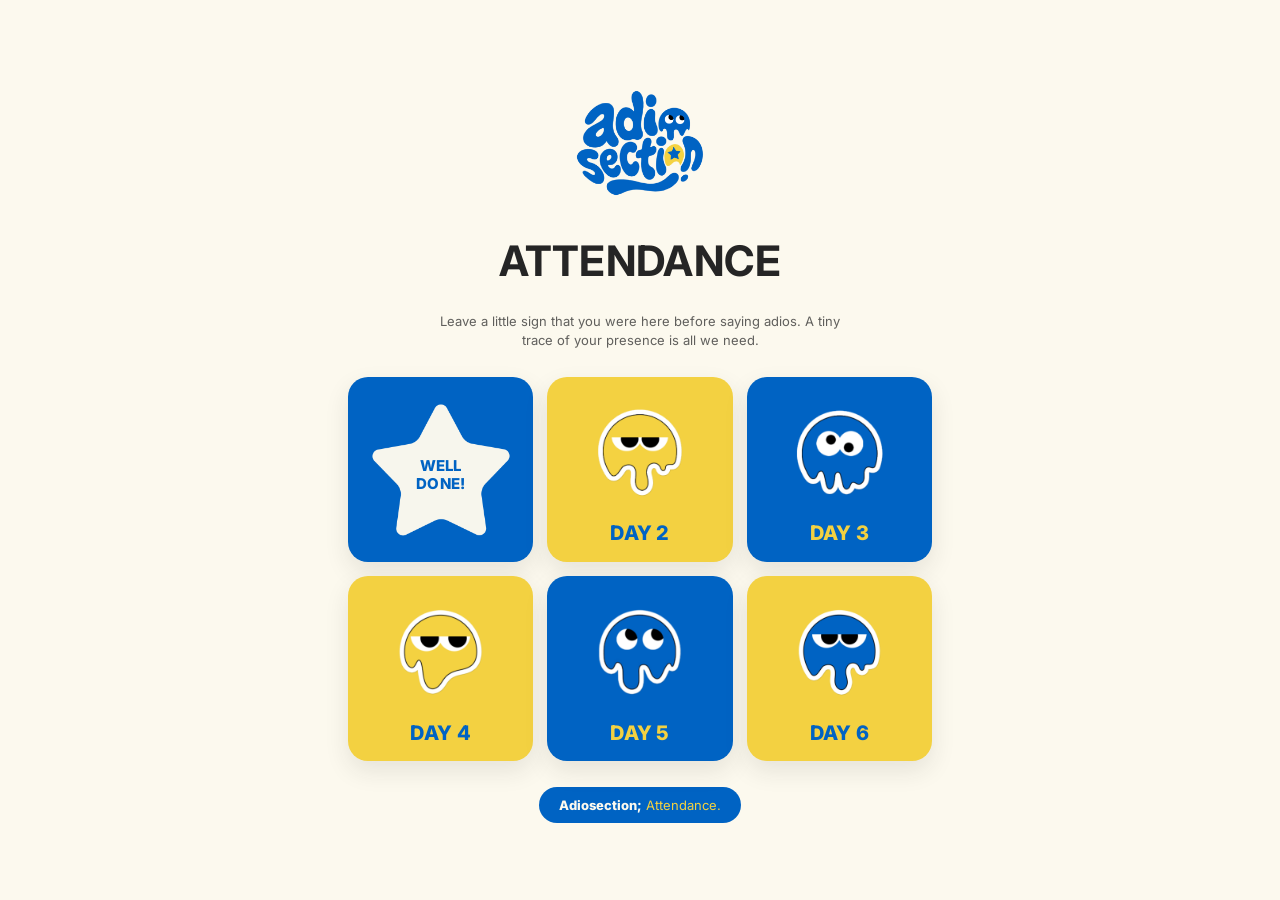
==== index.html @ f4d17e2f "Add files via upload" ====
<!DOCTYPE html>
<html lang="en">
<head>
<meta charset="UTF-8">
<meta name="viewport" content="width=device-width, initial-scale=1.0">
<title>Adiosection — Attendance</title>
<link rel="preconnect" href="https://fonts.googleapis.com">
<link href="https://fonts.googleapis.com/css2?family=Inter:wght@400;500;700;800;900&display=swap" rel="stylesheet">
<link rel="stylesheet" href="style.css">
</head>
<body>

<div class="page">

  <div class="logo-wrap">
    <img src="assets/logo.png" alt="Adiosection logo">
  </div>

  <h1 class="title">ATTENDANCE</h1>
  <p class="subtitle">
    Leave a little sign that you were here before saying adios. 
    A tiny trace of your presence is all we need.
  </p>

  <!--
    TEMPLATE NOTE:
    To mark a future day as completed, just add class="completed" to that
    .card and swap its inner markup for the "completed" block below
    (star icon + WELL DONE label) — see Day 1 as the reference example.
  -->

  <div class="grid" id="cardGrid">

    <!-- DAY 1 — completed -->
    <div class="card bg-blue completed" data-day="1">
      <div class="star-wrap">
        <div class="star-frame">
          <img class="star" src="assets/star.png" alt="">
        </div>
        <div class="done-label">WELL<br>DONE!</div>
      </div>
    </div>

    <!-- DAY 2 -->
    <div class="card bg-yellow" data-day="2" onclick="goToDay(2)">
      <div class="icon-frame"><img class="icon" src="assets/icon1.png" alt="Day 2 icon"></div>
      <div class="day-label">DAY 2</div>
    </div>

    <!-- DAY 3 -->
    <div class="card bg-blue" data-day="3" onclick="goToDay(3)">
      <div class="icon-frame"><img class="icon" src="assets/icon2.png" alt="Day 3 icon"></div>
      <div class="day-label">DAY 3</div>
    </div>

    <!-- DAY 4 -->
    <div class="card bg-yellow" data-day="4" onclick="goToDay(4)">
      <div class="icon-frame"><img class="icon" src="assets/icon3.png" alt="Day 4 icon"></div>
      <div class="day-label">DAY 4</div>
    </div>

    <!-- DAY 5 -->
    <div class="card bg-blue" data-day="5" onclick="goToDay(5)">
      <div class="icon-frame"><img class="icon" src="assets/icon4.png" alt="Day 5 icon"></div>
      <div class="day-label">DAY 5</div>
    </div>

    <!-- DAY 6 -->
    <div class="card bg-yellow" data-day="6" onclick="goToDay(6)">
      <div class="icon-frame"><img class="icon" src="assets/icon5.png" alt="Day 6 icon"></div>
      <div class="day-label">DAY 6</div>
    </div>

  </div>

  <div class="footer-pill-wrap">
    <div class="footer-pill"><b>Adiosection;</b> Attendance.</div>
  </div>

</div>

<!-- OOPS popup (days that aren't unlocked yet) -->
<div class="modal-backdrop" id="oopsModal">
  <div class="modal-box">
    <img src="assets/icon4.png" alt="">
    <p>Oops, you haven't reached this point yet.</p>
    <button onclick="closeOops()">OK</button>
  </div>
</div>

<!-- Name entry popup, shown before Day 2's game starts -->
<div class="modal-backdrop" id="nameModal">
  <div class="modal-box">
    <p>Enter your name</p>
    <input type="text" id="nameInput" class="name-input" placeholder="Your name" maxlength="30" autocomplete="off">
    <button onclick="submitName()">Start</button>
  </div>
</div>

<script>
  let pendingDay = null;

  // Days with a live game/page to send the player to after the name modal.
  // Add more entries here as future days get unlocked (e.g. 4: 'game4.html').
  const DAY_PAGES = { 2: 'game.html', 3: 'draw.html' };

  function goToDay(day){
    if(DAY_PAGES[day]){
      pendingDay = day;
      const modal = document.getElementById('nameModal');
      modal.classList.add('open');
      const input = document.getElementById('nameInput');
      input.value = '';
      setTimeout(() => input.focus(), 50);
      return;
    }
    // Any other day is locked until unlocked via the same "completed" template as Day 1
    document.getElementById('oopsModal').classList.add('open');
  }

  function closeOops(){
    document.getElementById('oopsModal').classList.remove('open');
  }

  function submitName(){
    const input = document.getElementById('nameInput');
    const name = input.value.trim() || 'Friend';
    document.getElementById('nameModal').classList.remove('open');
    const target = DAY_PAGES[pendingDay] || 'game.html';
    window.location.href = `${target}?name=${encodeURIComponent(name)}&day=${pendingDay}`;
  }

  document.getElementById('nameInput').addEventListener('keydown', (e) => {
    if(e.key === 'Enter') submitName();
  });
</script>

</body>
</html>
---- style.css ----
/* ===========================================================
   Adiosection — Attendance
   Palette: Blue #0063C3 · Yellow #F3D141 · Cream #FCF9EE · Ink #252525
   Font: Inter (weight does all the talking)
=========================================================== */

:root{
  --blue: #0063c3;
  --blue-ink: #0052a3;
  --yellow: #f3d141;
  --cream: #fcf9ee;
  --ink: #252525;

  --radius-lg: 28px;
  --radius-md: 20px;
  --radius-pill: 999px;

  --shadow-card: 0 10px 24px rgba(37,37,37,0.10);
}

*{ box-sizing: border-box; }

html, body{
  margin: 0;
  padding: 0;
  width: 100%;
  overflow-x: hidden;
  background: var(--cream);
  color: var(--ink);
  font-family: "Inter", system-ui, -apple-system, "Segoe UI", sans-serif;
  -webkit-font-smoothing: antialiased;
}

.page{
  max-width: 640px;
  width: 100%;
  margin: 0 auto;
  padding: 32px 28px 32px;
  min-height: 100vh;
  overflow-x: hidden;
  display: flex;
  flex-direction: column;
  justify-content: center;
  gap: 26px;
}

/* ---------- Header ---------- */

.logo-wrap{
  display: flex;
  justify-content: center;
}

.logo-wrap img{
  max-width: 62%;
  height: auto;
  max-height: 132px;
  width: auto;
  object-fit: contain;
}

h1.title{
  text-align: center;
  font-weight: 700;
  font-size: clamp(28px, 7vw, 42px);
  letter-spacing: 0.3px;
  margin: 0;
  color: var(--ink);
}

.subtitle{
  text-align: center;
  font-weight: 400;
  font-size: 13px;
  line-height: 1.5;
  color: var(--ink);
  opacity: 0.72;
  max-width: 420px;
  margin: 0 auto;
}

/* ---------- Card grid ---------- */

.grid{
  display: grid;
  grid-template-columns: repeat(3, 1fr);
  gap: 14px;
  width: 100%;
}

.card{
  position: relative;
  width: 100%;
  height: 0;
  padding-top: 100%; /* classic responsive-square trick — more reliable across
                         renderers than the aspect-ratio property */
  border-radius: var(--radius-md);
  cursor: pointer;
  border: none;
  overflow: hidden;
  box-shadow: var(--shadow-card);
  transition: transform .15s ease, box-shadow .15s ease;
  -webkit-tap-highlight-color: transparent;
}

.card:hover{ transform: translateY(-3px); }
.card:active{ transform: translateY(0px) scale(0.98); }

.card.bg-blue{ background: var(--blue); }
.card.bg-yellow{ background: var(--yellow); }

/* Icon sits inside a plain <div> "frame" that's absolutely positioned
   with fixed inset percentages. Doing the inset math on a plain div
   (not the <img> itself) avoids a browser edge case where an <img>
   with an intrinsic ratio + auto width/height + all 4 offsets set can
   collapse to 0×0 and vanish. The image then just fills its frame. */
.card .icon-frame{
  position: absolute;
  top: 12%;
  left: 14%;
  right: 14%;
  bottom: 30%;
  pointer-events: none;
}

.card .icon{
  display: block;
  width: 100%;
  height: 100%;
  object-fit: contain;
}

.card .day-label{
  position: absolute;
  left: 4%;
  right: 4%;
  bottom: 9%;
  text-align: center;
  font-weight: 800;
  font-size: clamp(13px, 4vw, 20px);
  letter-spacing: 0.3px;
  white-space: nowrap;
  overflow: hidden;
  text-overflow: ellipsis;
  pointer-events: none;
}

.card.bg-yellow .day-label{ color: var(--blue); }
.card.bg-blue .day-label{ color: var(--yellow); }

/* completed / starred state */
.card.completed{
  background: var(--blue);
}

.star-wrap{
  position: absolute;
  inset: 0;
}

.star-wrap .star-frame{
  position: absolute;
  top: 10%;
  left: 10%;
  right: 10%;
  bottom: 10%;
  pointer-events: none;
}

.star-wrap .star{
  display: block;
  width: 100%;
  height: 100%;
  object-fit: contain;
}

.star-wrap .done-label{
  position: absolute;
  top: 50%;
  left: 50%;
  transform: translate(-50%, calc(-50% + 5px));
  font-weight: 800;
  color: var(--blue);
  font-size: clamp(12px, 3.4vw, 15px);
  line-height: 1.15;
  text-align: center;
  letter-spacing: 0.3px;
  pointer-events: none;
}

/* ---------- Footer pill ---------- */

.footer-pill-wrap{
  display: flex;
  justify-content: center;
}

.footer-pill{
  background: var(--blue);
  color: var(--yellow);
  font-size: 13px;
  padding: 10px 20px;
  border-radius: var(--radius-pill);
}

.footer-pill b{
  color: var(--cream);
  font-weight: 800;
}

/* ---------- Keep everything on one screen on mobile ---------- */
@media (max-width: 480px){
  .page{ padding: 20px 18px 20px; gap: 16px; }
  .logo-wrap img{ max-height: 76px; }
  h1.title{ font-size: 26px; }
  .subtitle{ font-size: 11px; }
  .grid{ gap: 8px; }
  .footer-pill{ padding: 8px 16px; font-size: 12px; }
}

/* ---------- Modal (shared) ---------- */

.modal-backdrop{
  position: fixed;
  inset: 0;
  background: rgba(37,37,37,0.55);
  display: none;
  align-items: center;
  justify-content: center;
  padding: 24px;
  z-index: 50;
}

.modal-backdrop.open{ display: flex; }

.modal-box{
  background: var(--cream);
  border-radius: var(--radius-lg);
  padding: 32px 26px 26px;
  max-width: 340px;
  width: 100%;
  text-align: center;
  box-shadow: 0 20px 50px rgba(0,0,0,0.25);
}

.modal-box img{
  width: 84px;
  height: 84px;
  object-fit: contain;
  margin: 0 auto 14px;
}

.modal-box p{
  font-weight: 700;
  font-size: 15px;
  line-height: 1.5;
  color: var(--ink);
  margin: 0 0 22px;
}

.modal-box .name-input{
  display: block;
  width: 100%;
  font-family: inherit;
  font-size: 15px;
  font-weight: 500;
  color: var(--ink);
  padding: 12px 14px;
  border: 2px solid var(--blue);
  border-radius: 12px;
  background: #fff;
  margin-bottom: 16px;
  outline: none;
}

.modal-box .name-input:focus{
  border-color: var(--blue-ink);
}

.modal-box button{
  border: none;
  background: var(--blue);
  color: var(--yellow);
  font-weight: 800;
  font-size: 14px;
  padding: 12px 26px;
  border-radius: var(--radius-pill);
  cursor: pointer;
}

.modal-box button:hover{ background: var(--blue-ink); }
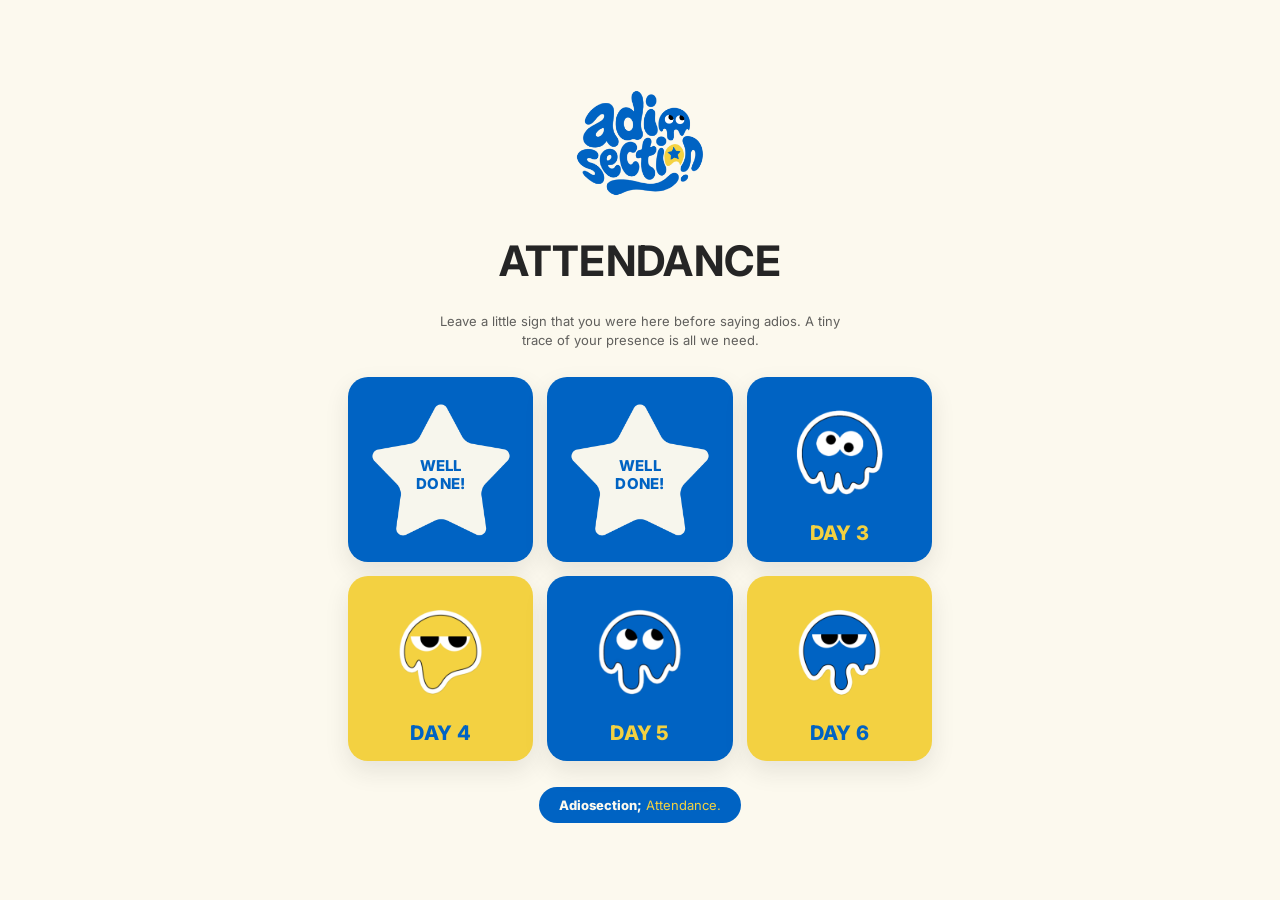
==== commit ebf26cc3: "Update index.html" ====
--- a/index.html
+++ b/index.html
@@ -42,9 +42,13 @@
     </div>
 
     <!-- DAY 2 -->
-    <div class="card bg-yellow" data-day="2" onclick="goToDay(2)">
-      <div class="icon-frame"><img class="icon" src="assets/icon1.png" alt="Day 2 icon"></div>
-      <div class="day-label">DAY 2</div>
+    <div class="card bg-blue completed" data-day="1">
+      <div class="star-wrap">
+        <div class="star-frame">
+          <img class="star" src="assets/star.png" alt="">
+        </div>
+        <div class="done-label">WELL<br>DONE!</div>
+      </div>
     </div>
 
     <!-- DAY 3 -->
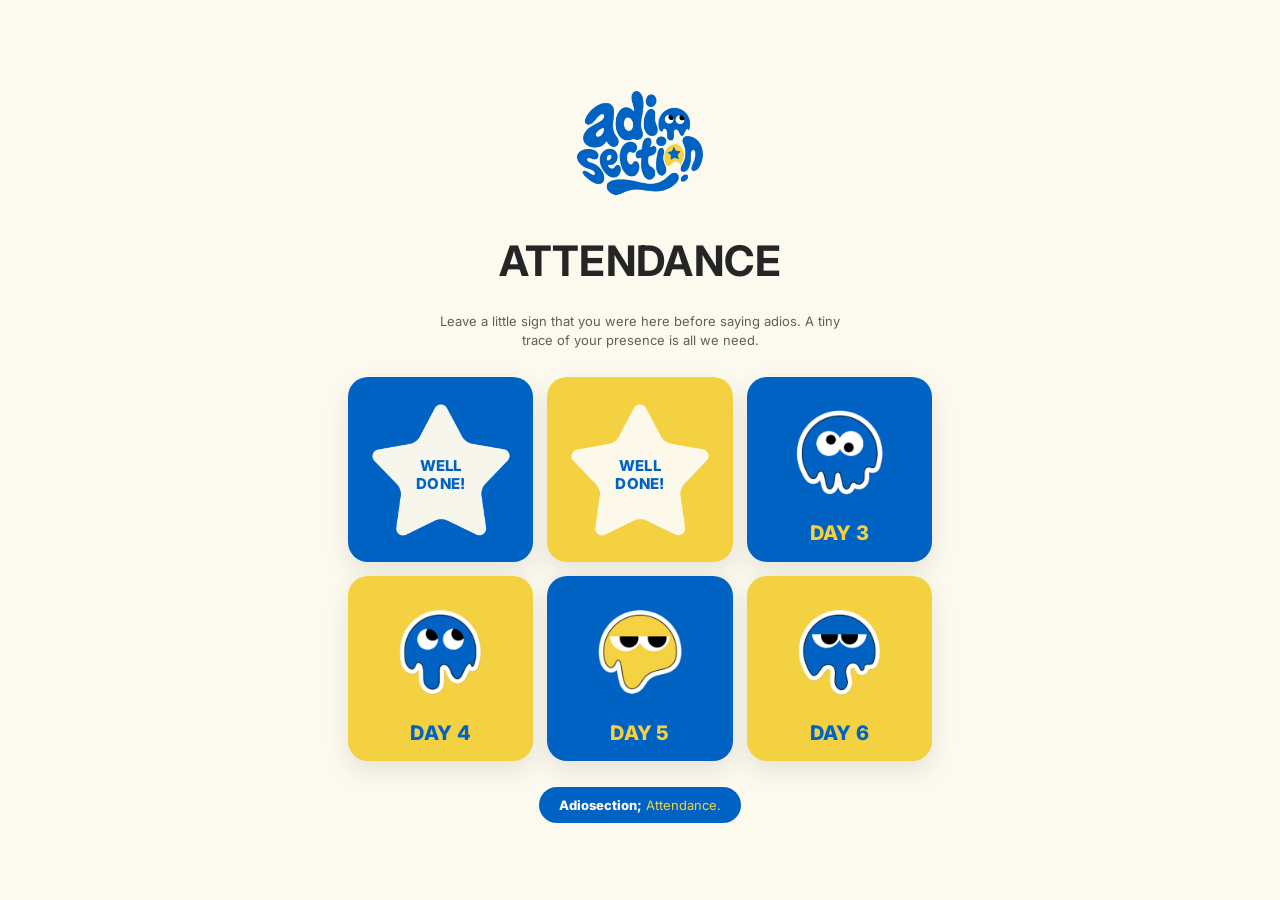
==== commit 3a9977e3: "Update index.html" ====
--- a/index.html
+++ b/index.html
@@ -42,7 +42,7 @@
     </div>
 
     <!-- DAY 2 -->
-    <div class="card bg-blue completed" data-day="1">
+    <div class="card bg-yellow completed" data-day="1">
       <div class="star-wrap">
         <div class="star-frame">
           <img class="star" src="assets/star.png" alt="">
@@ -59,13 +59,13 @@
 
     <!-- DAY 4 -->
     <div class="card bg-yellow" data-day="4" onclick="goToDay(4)">
-      <div class="icon-frame"><img class="icon" src="assets/icon3.png" alt="Day 4 icon"></div>
+      <div class="icon-frame"><img class="icon" src="assets/icon4.png" alt="Day 4 icon"></div>
       <div class="day-label">DAY 4</div>
     </div>
 
     <!-- DAY 5 -->
     <div class="card bg-blue" data-day="5" onclick="goToDay(5)">
-      <div class="icon-frame"><img class="icon" src="assets/icon4.png" alt="Day 5 icon"></div>
+      <div class="icon-frame"><img class="icon" src="assets/icon3.png" alt="Day 5 icon"></div>
       <div class="day-label">DAY 5</div>
     </div>
 
--- a/style.css
+++ b/style.css
@@ -149,8 +149,13 @@
 .card.bg-blue .day-label{ color: var(--yellow); }
 
 /* completed / starred state */
-.card.completed{
+.card.completed-blue{
   background: var(--blue);
+}
+
+/* completed / starred state */
+.card.completed-yellow{
+  background: var(--yellow);
 }
 
 .star-wrap{
